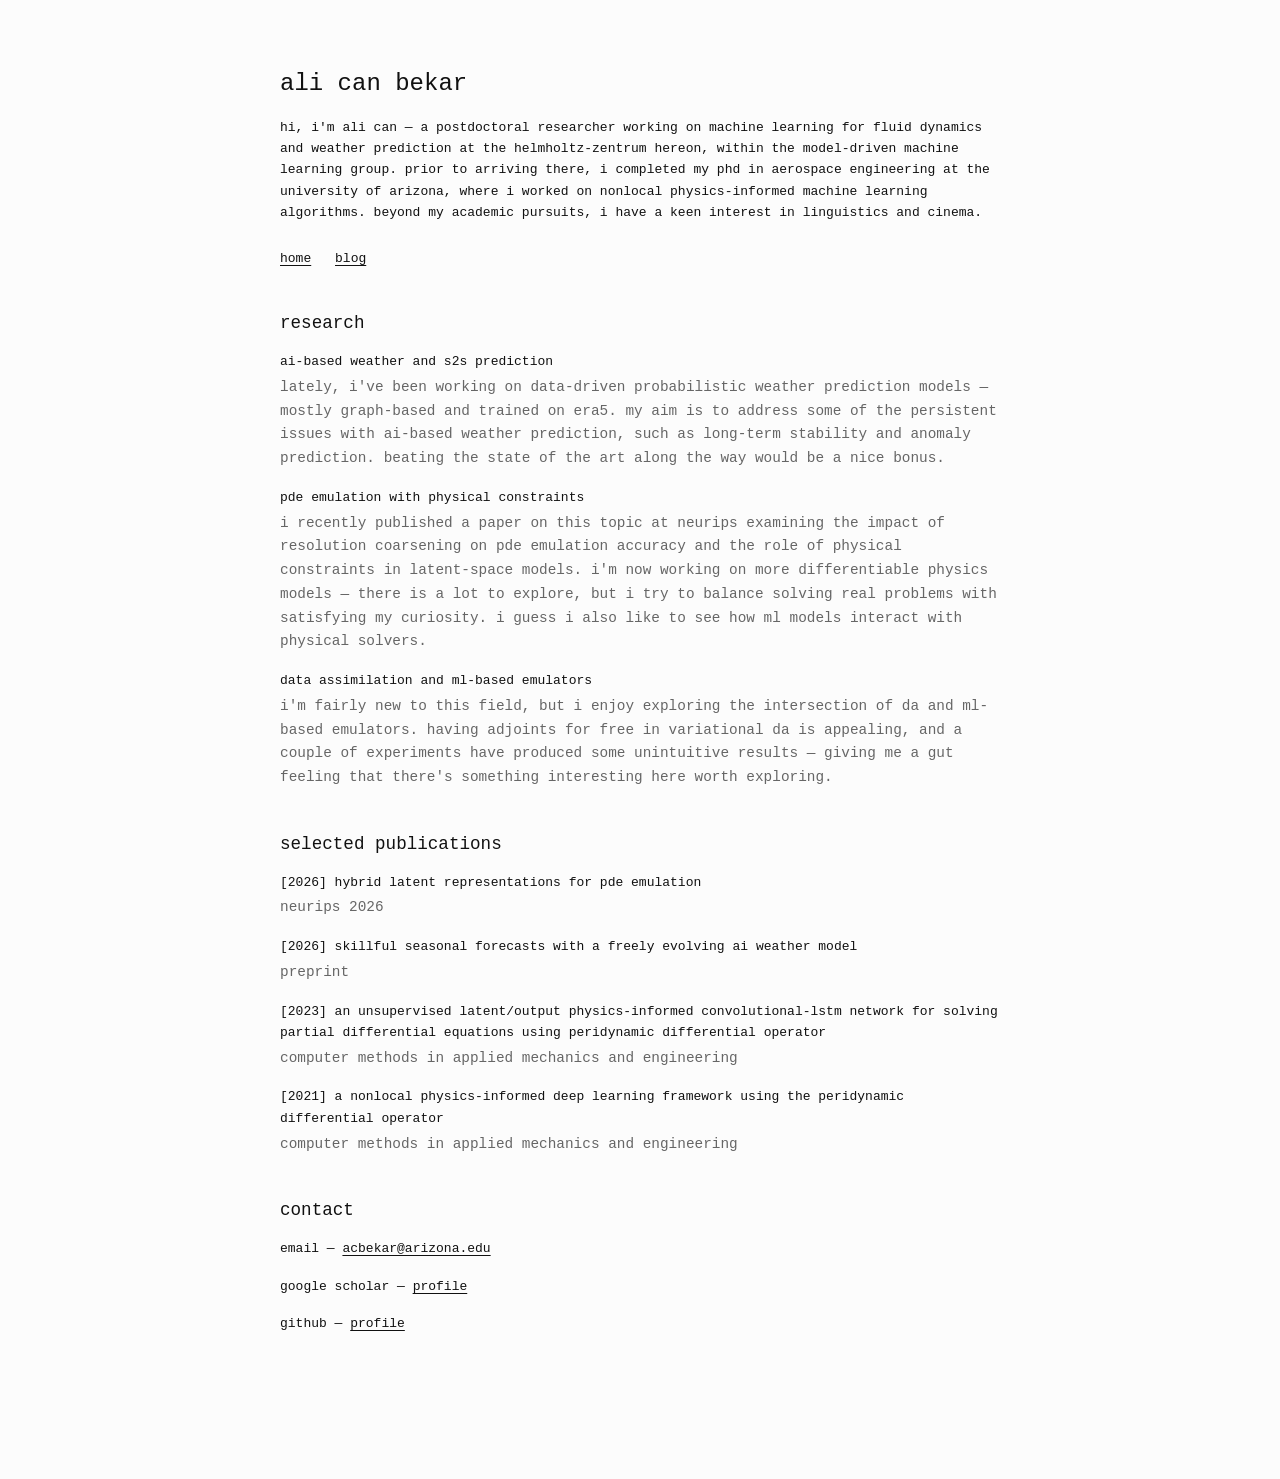
==== index.html @ 0321640b "Add files via upload" ====
<!DOCTYPE html>
<html lang="en">

<head>
  <meta charset="UTF-8" />
  <meta name="viewport" content="width=device-width, initial-scale=1.0" />
  <title>ali can bekar</title>
  <link rel="stylesheet" href="styles.css">
</head>

<body>

  <h1>ali can bekar</h1>
  <p>
    hi, i'm ali can — a postdoctoral researcher working on machine learning for fluid dynamics
    and weather prediction at the helmholtz-zentrum hereon, within the model-driven machine learning group.
    prior to arriving there, i completed my phd in aerospace engineering
    at the university of arizona, where i worked on nonlocal physics-informed machine learning algorithms.
    beyond my academic pursuits, i have a keen interest in linguistics and cinema.
  </p>

  <nav>
    <a href="index.html">home</a>
    <a href="blog.html">blog</a>
  </nav>

  <div class="section">
    <h2>research</h2>
    <ul>
      <li>
        ai-based weather and s2s prediction
        <span class="meta">lately, i've been working on data-driven probabilistic weather prediction models — mostly graph-based and trained on era5. my aim is to address some of the persistent issues with ai-based weather prediction, such as long-term stability and anomaly prediction. beating the state of the art along the way would be a nice bonus.</span>
      </li>
      <li>
        pde emulation with physical constraints
        <span class="meta">i recently published a paper on this topic at neurips examining the impact of resolution coarsening on pde emulation accuracy and the role of physical constraints in latent-space models. i'm now working on more differentiable physics models — there is a lot to explore, but i try to balance solving real problems with satisfying my curiosity. i guess i also like to see how ml models interact with physical solvers.</span>
      </li>
      <li>
        data assimilation and ml-based emulators
        <span class="meta">i'm fairly new to this field, but i enjoy exploring the intersection of da and ml-based emulators. having adjoints for free in variational da is appealing, and a couple of experiments have produced some unintuitive results — giving me a gut feeling that there's something interesting here worth exploring.</span>
      </li>
    </ul>
  </div>

  <div class="section">
    <h2>selected publications</h2>
    <ul>
      <li>
        <a class="paper-link" href="https://proceedings.neurips.cc/paper_files/paper/2025/file/36de296ba40068cf44bc5d1f3b15870f-Paper-Conference.pdf">[2026] hybrid latent representations for pde emulation</a>
        <span class="meta">neurips 2026</span>
      </li>
      <li>
        <a class="paper-link" href="https://www.researchsquare.com/article/rs-10406658/v1">[2026] skillful seasonal forecasts with a freely evolving ai weather model</a>
        <span class="meta">preprint</span>
      </li>
      <li>
        <a class="paper-link" href="https://doi.org/10.1016/j.cma.2023.115944">[2023] an unsupervised latent/output physics-informed convolutional-lstm network for solving partial differential equations using peridynamic differential operator</a>
        <span class="meta">computer methods in applied mechanics and engineering</span>
      </li>
      <li>
        <a class="paper-link" href="https://doi.org/10.1016/j.cma.2021.114012">[2021] a nonlocal physics-informed deep learning framework using the peridynamic differential operator</a>
        <span class="meta">computer methods in applied mechanics and engineering</span>
      </li>
    </ul>
  </div>

  <div class="section">
    <h2>contact</h2>
    <ul>
      <li>email — <span id="email-link"></span></li>
      <li>google scholar — <a href="https://scholar.google.com/citations?user=n3Hec10AAAAJ&hl=en">profile</a></li>
      <li>github — <a href="https://github.com/alicanbekar">profile</a></li>
    </ul>
  </div>

<script>
  (function() {
    var u = 'acbekar';
    var d = 'arizona.edu';
    var el = document.getElementById('email-link');
    el.innerHTML = '<a href="mailto:' + u + '@' + d + '">' + u + '@' + d + '</a>';
  })();
</script>
</body>

</html>
---- styles.css ----
body {
  font-family: monospace;
  background: #fcfcfc;
  color: #111;
  max-width: 720px;
  margin: 4rem auto;
  padding: 0 1rem 4rem;
  line-height: 1.65;
}

a {
  color: inherit;
  text-decoration: underline;
  text-underline-offset: 3px;
}

a:hover {
  opacity: 0.6;
}

h1 {
  font-size: 1.5rem;
  font-weight: normal;
  margin-bottom: 0.75rem;
}

h2 {
  font-size: 1.1rem;
  font-weight: normal;
  margin-bottom: 0.75rem;
}

.section {
  margin-top: 2.5rem;
}

ul {
  list-style: none;
  padding-left: 0;
}

li {
  margin-bottom: 1rem;
}

.paper-link {
  text-decoration: none;
}

.paper-link:hover {
  text-decoration: none;
  opacity: 0.6;
}

.meta {
  display: block;
  color: #666;
  font-size: 0.9rem;
  margin-top: 0.2rem;
}

nav {
  margin-top: 1.5rem;
}

nav a {
  margin-right: 1rem;
}
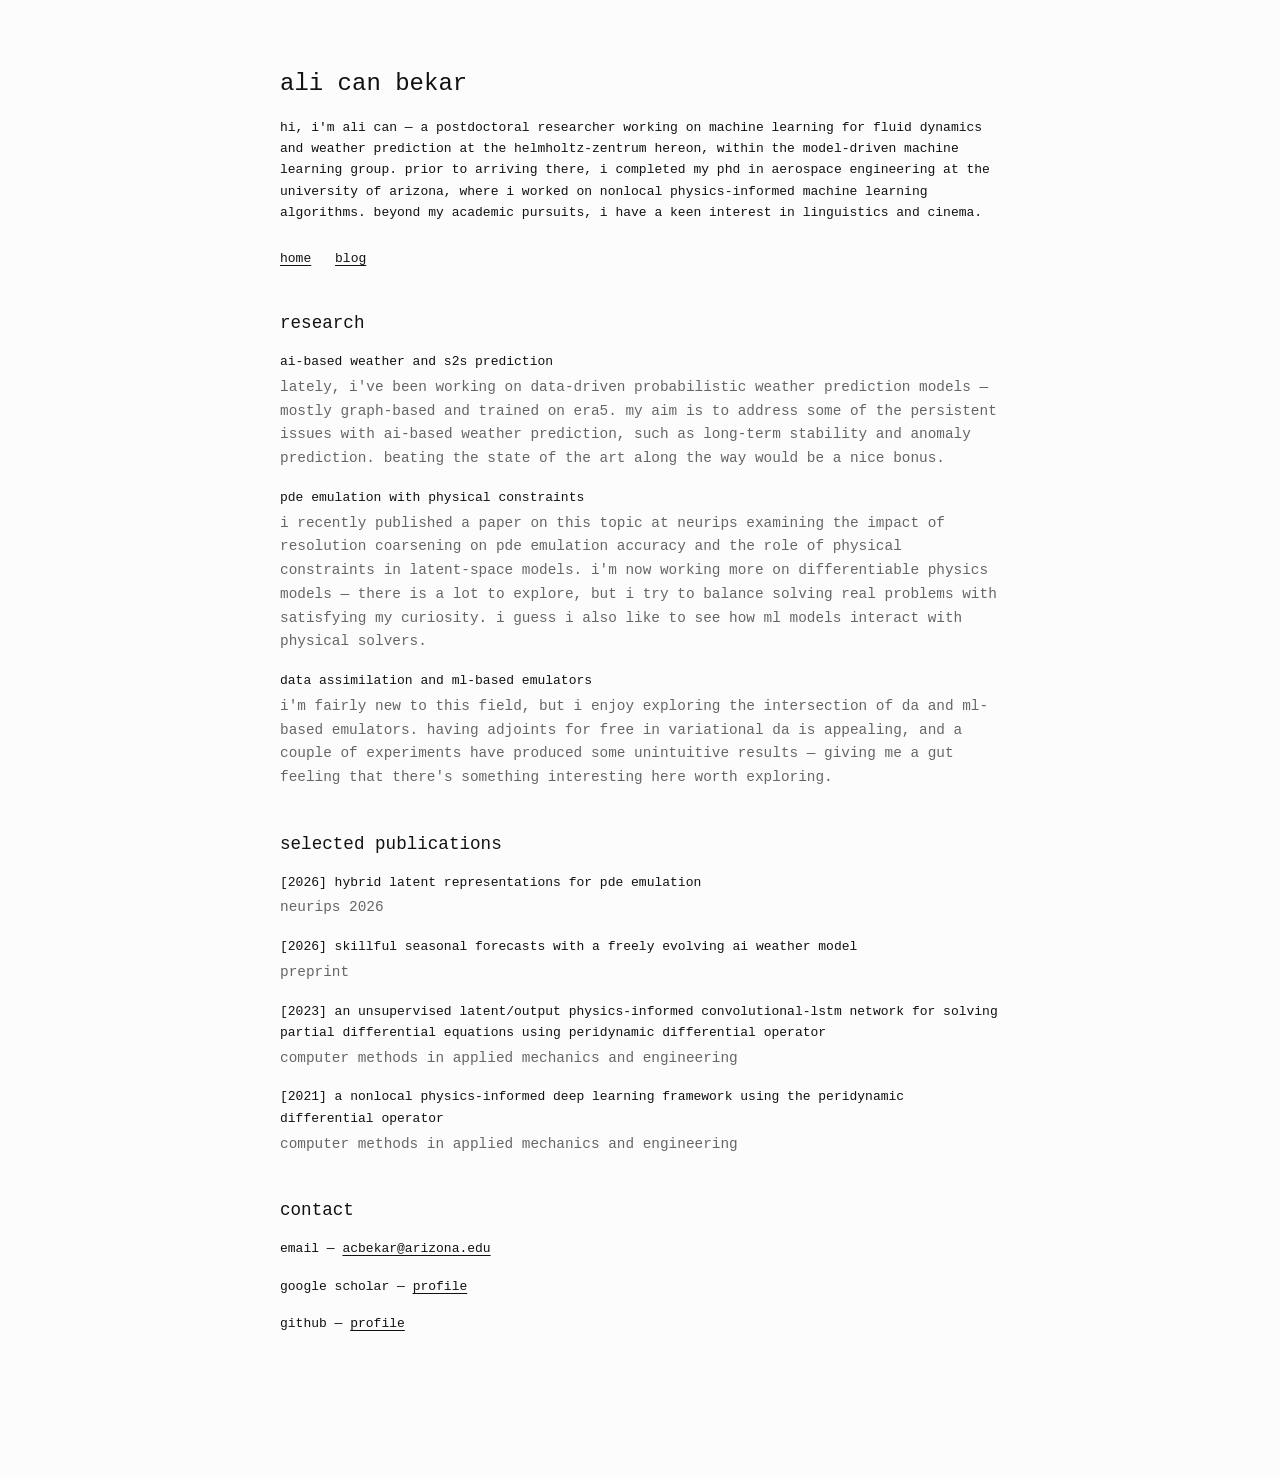
==== commit 048ecb53: "final edits" ====
--- a/index.html
+++ b/index.html
@@ -33,7 +33,7 @@
       </li>
       <li>
         pde emulation with physical constraints
-        <span class="meta">i recently published a paper on this topic at neurips examining the impact of resolution coarsening on pde emulation accuracy and the role of physical constraints in latent-space models. i'm now working on more differentiable physics models — there is a lot to explore, but i try to balance solving real problems with satisfying my curiosity. i guess i also like to see how ml models interact with physical solvers.</span>
+        <span class="meta">i recently published a paper on this topic at neurips examining the impact of resolution coarsening on pde emulation accuracy and the role of physical constraints in latent-space models. i'm now working more on differentiable physics models — there is a lot to explore, but i try to balance solving real problems with satisfying my curiosity. i guess i also like to see how ml models interact with physical solvers.</span>
       </li>
       <li>
         data assimilation and ml-based emulators
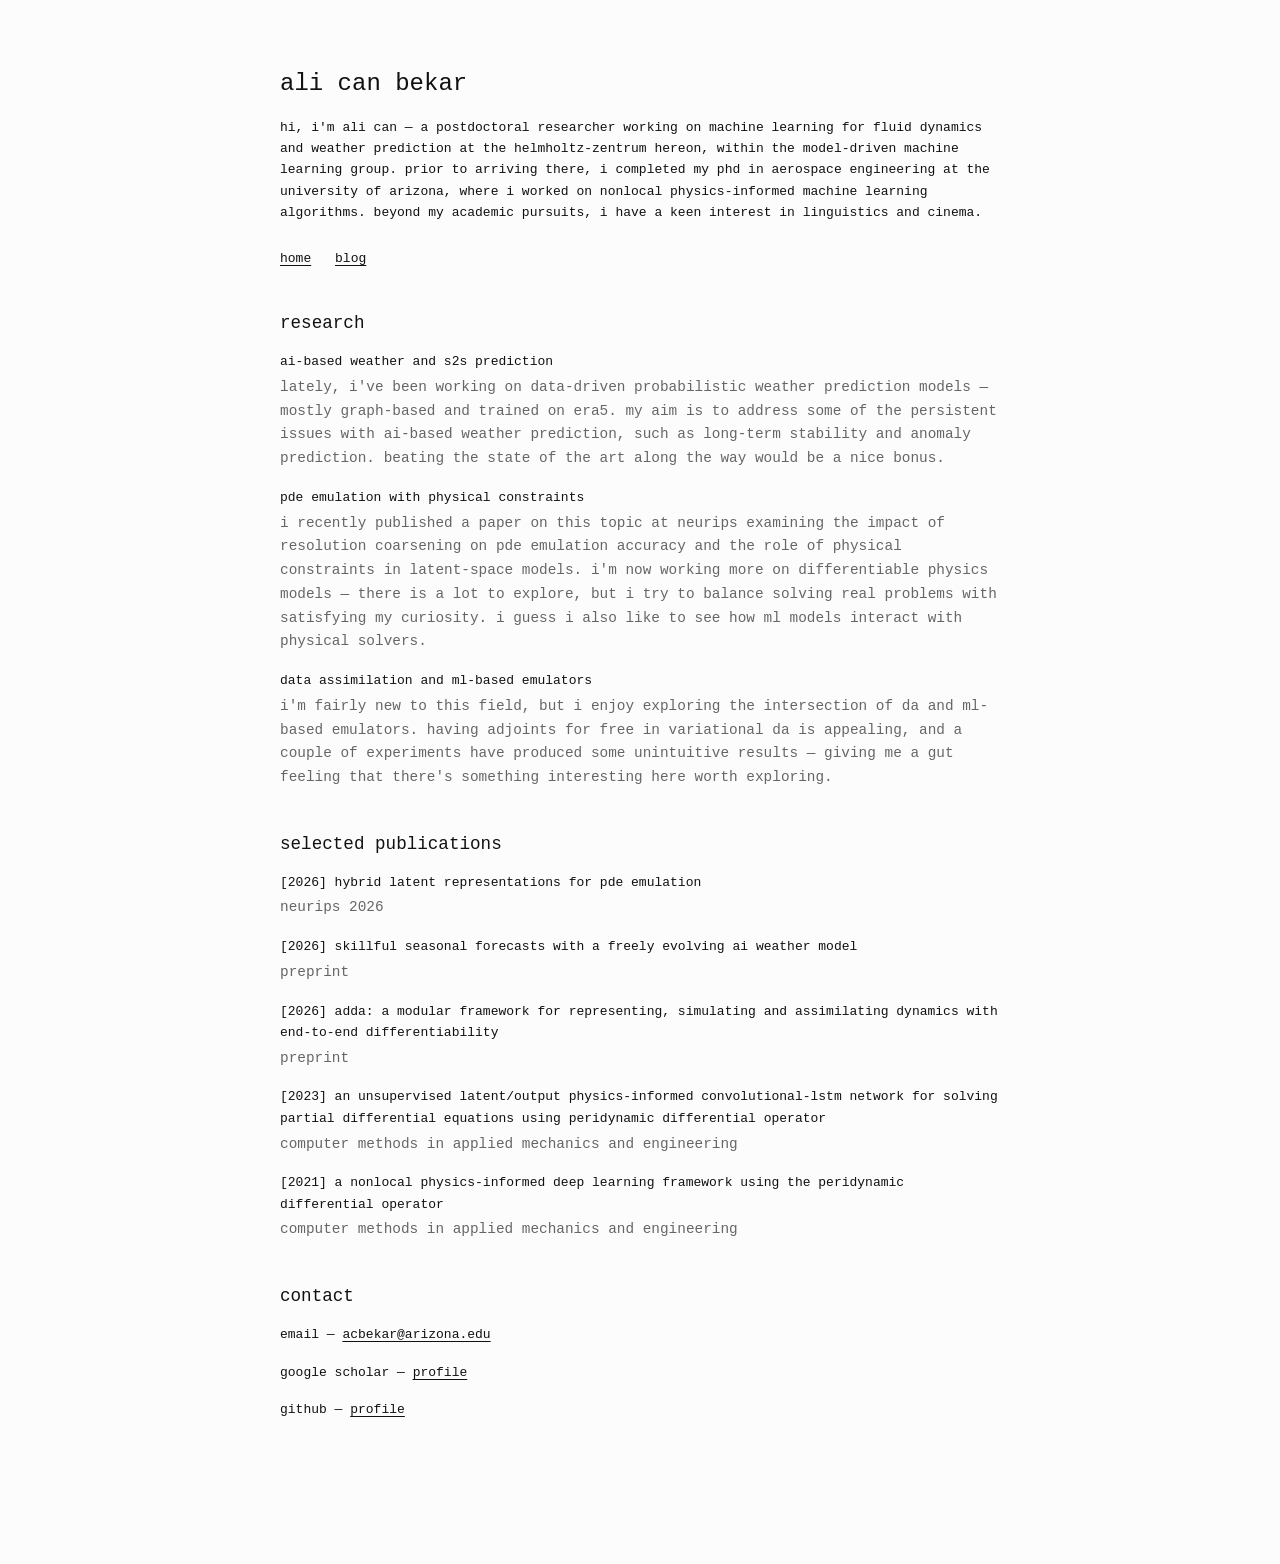
==== commit 9a3be8bc: "added a new publication" ====
--- a/index.html
+++ b/index.html
@@ -5,6 +5,8 @@
   <meta charset="UTF-8" />
   <meta name="viewport" content="width=device-width, initial-scale=1.0" />
   <title>ali can bekar</title>
+  <meta name="description" content="Ali Can Bekar — postdoctoral researcher working on machine learning for fluid dynamics and weather prediction at Helmholtz-Zentrum Hereon.">
+  <meta name="google-site-verification" content="UArPJDloXbTCU5YYfHaWjdIzgvNOJzQwx7q6UwhBOOU" />
   <link rel="stylesheet" href="styles.css">
 </head>
 
@@ -54,6 +56,10 @@
         <span class="meta">preprint</span>
       </li>
       <li>
+        <a class="paper-link" href="https://arxiv.org/abs/2608.23297">[2026] adda: a modular framework for representing, simulating and assimilating dynamics with end-to-end differentiability</a>
+        <span class="meta">preprint</span>
+      </li>
+      <li>
         <a class="paper-link" href="https://doi.org/10.1016/j.cma.2023.115944">[2023] an unsupervised latent/output physics-informed convolutional-lstm network for solving partial differential equations using peridynamic differential operator</a>
         <span class="meta">computer methods in applied mechanics and engineering</span>
       </li>
@@ -81,6 +87,7 @@
     el.innerHTML = '<a href="mailto:' + u + '@' + d + '">' + u + '@' + d + '</a>';
   })();
 </script>
+
 </body>
 
 </html>
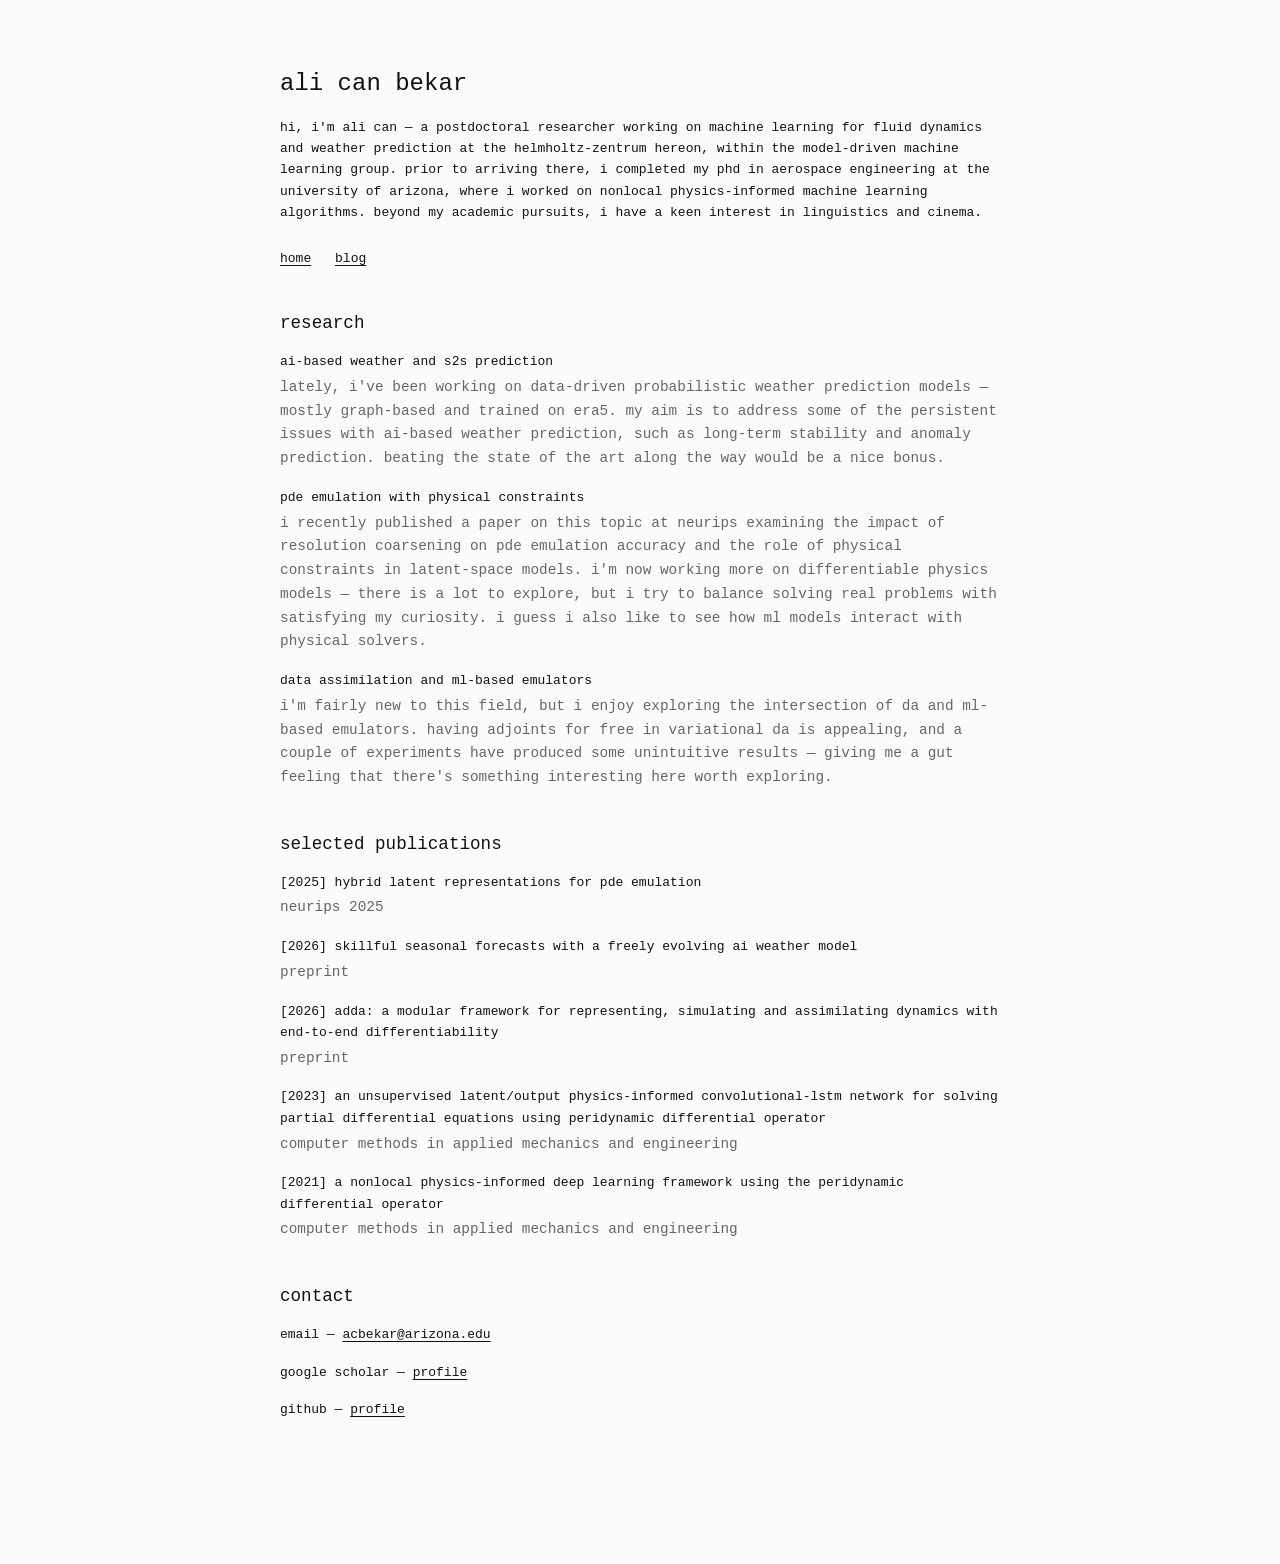
==== commit 2147d717: "fixed neurips date" ====
--- a/index.html
+++ b/index.html
@@ -48,8 +48,8 @@
     <h2>selected publications</h2>
     <ul>
       <li>
-        <a class="paper-link" href="https://proceedings.neurips.cc/paper_files/paper/2025/file/36de296ba40068cf44bc5d1f3b15870f-Paper-Conference.pdf">[2026] hybrid latent representations for pde emulation</a>
-        <span class="meta">neurips 2026</span>
+        <a class="paper-link" href="https://proceedings.neurips.cc/paper_files/paper/2025/file/36de296ba40068cf44bc5d1f3b15870f-Paper-Conference.pdf">[2025] hybrid latent representations for pde emulation</a>
+        <span class="meta">neurips 2025</span>
       </li>
       <li>
         <a class="paper-link" href="https://www.researchsquare.com/article/rs-10406658/v1">[2026] skillful seasonal forecasts with a freely evolving ai weather model</a>
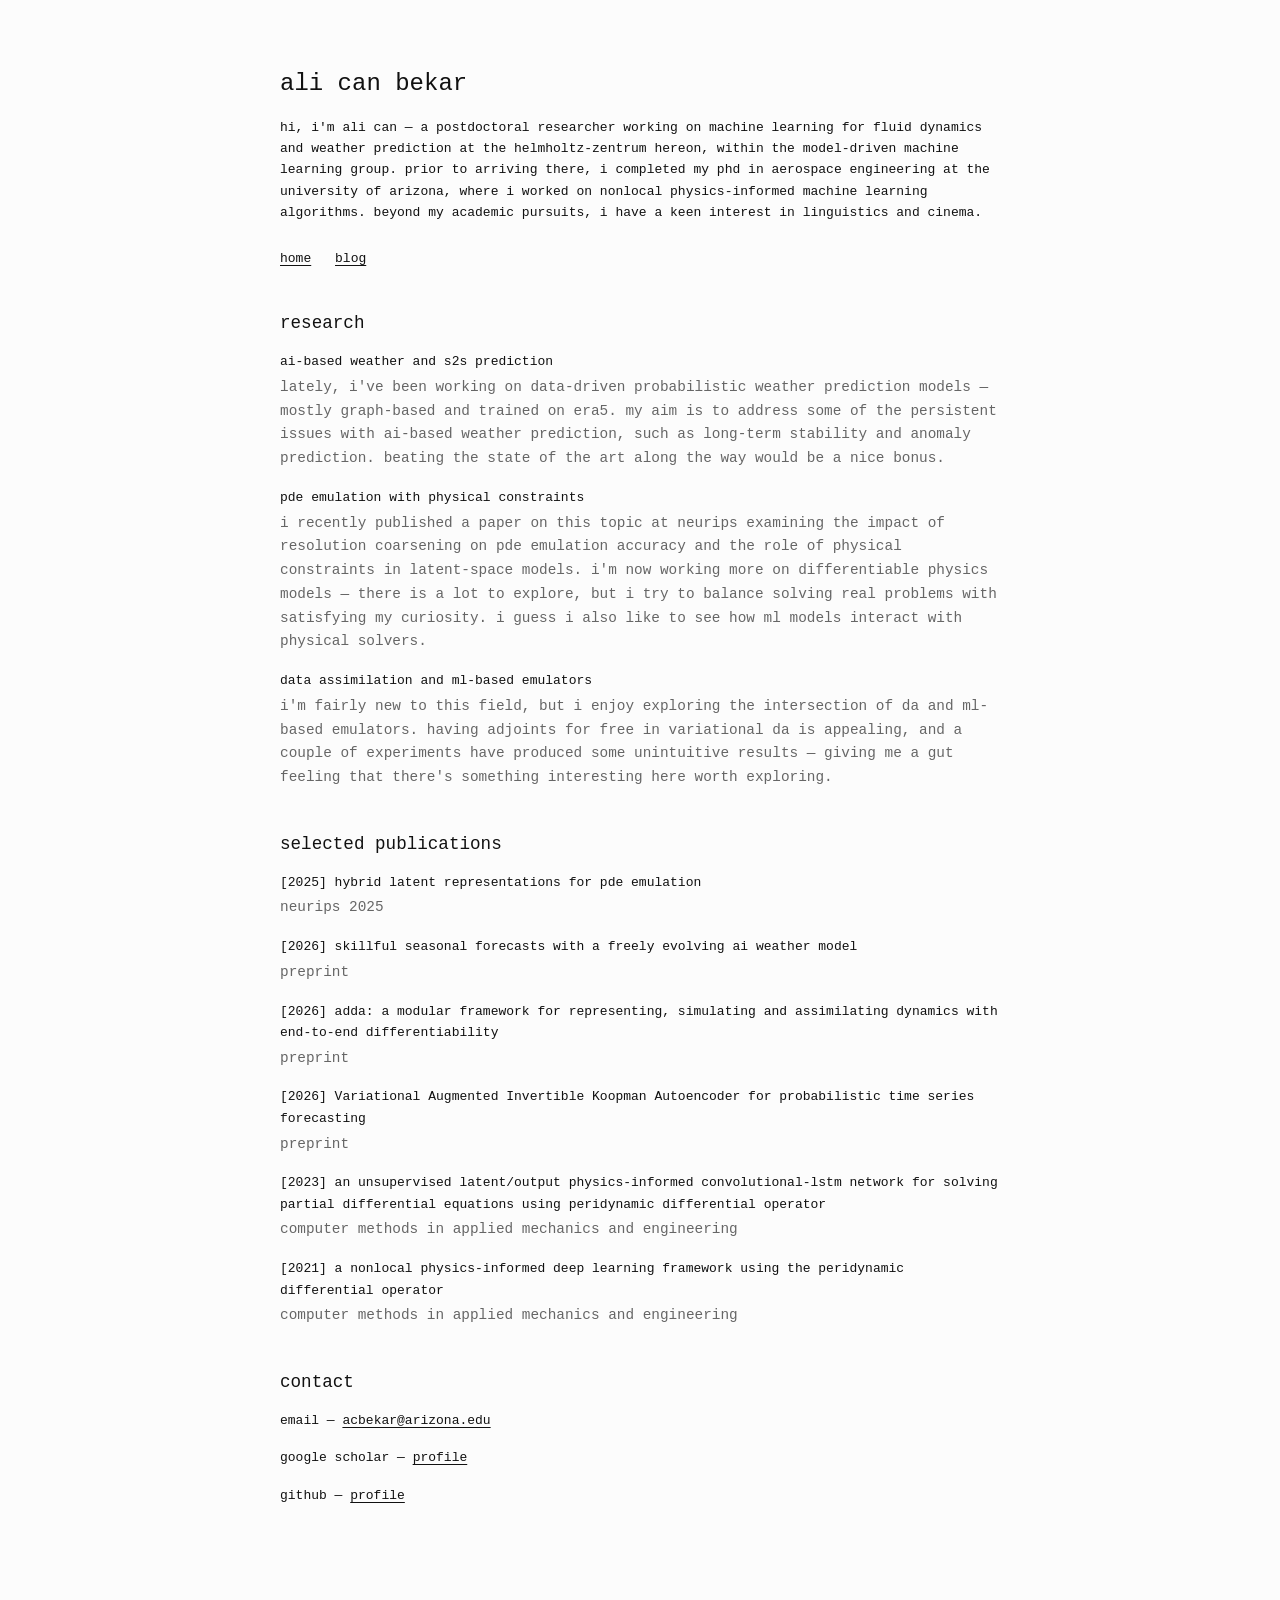
==== commit fceb4304: "added a new pub" ====
--- a/index.html
+++ b/index.html
@@ -60,6 +60,10 @@
         <span class="meta">preprint</span>
       </li>
       <li>
+        <a class="paper-link" href="https://doi.org/10.48550/arXiv.2609.37435">[2026] Variational Augmented Invertible Koopman Autoencoder for probabilistic time series forecasting</a>
+        <span class="meta">preprint</span>
+      </li>
+      <li>
         <a class="paper-link" href="https://doi.org/10.1016/j.cma.2023.115944">[2023] an unsupervised latent/output physics-informed convolutional-lstm network for solving partial differential equations using peridynamic differential operator</a>
         <span class="meta">computer methods in applied mechanics and engineering</span>
       </li>
